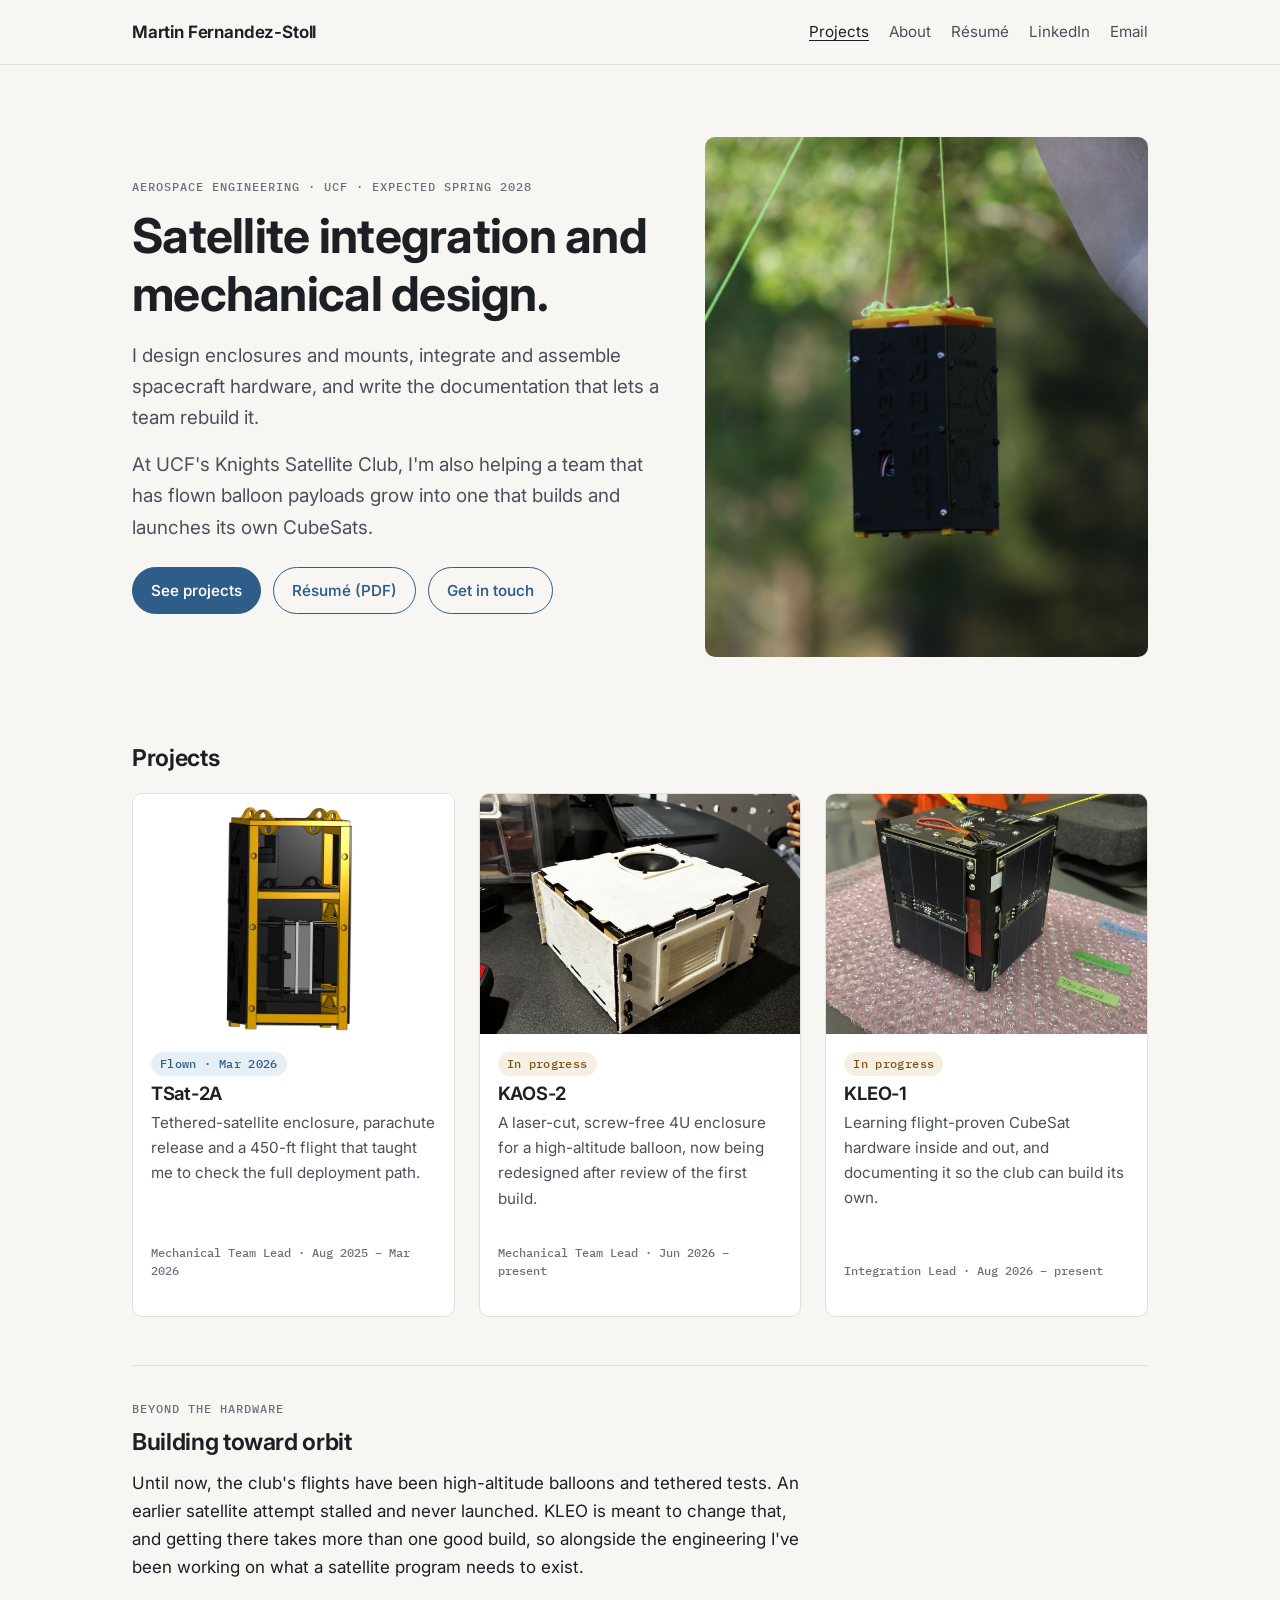
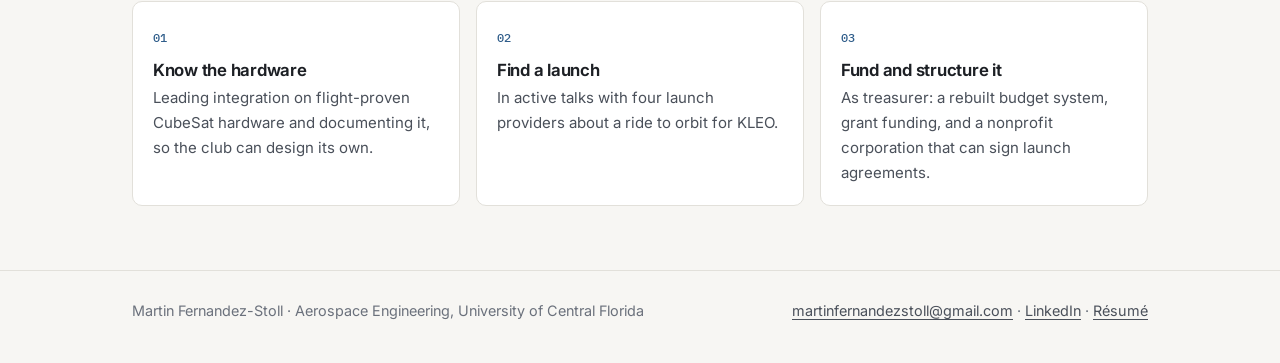
==== index.html @ 83bc1e20 "Publish engineering portfolio site Co-Authored-By: Claude Opus 5.5 <noreply@anthropic.com>" ====
<!doctype html>
<html lang="en">
<head>
<meta charset="utf-8">
<meta name="viewport" content="width=device-width, initial-scale=1">
<title>Martin Fernandez-Stoll | Engineering Portfolio</title>
<meta name="description" content="Aerospace engineering student at UCF focused on satellite integration and mechanical design.">
<link rel="preconnect" href="https://fonts.googleapis.com">
<link rel="preconnect" href="https://fonts.gstatic.com" crossorigin>
<link href="https://fonts.googleapis.com/css2?family=IBM+Plex+Mono:wght@500&family=Inter:wght@400;550;650;700&display=swap" rel="stylesheet">
<link rel="stylesheet" href="assets/css/style.css">
</head>
<body>
<header class="site-header">
  <div class="wrap">
    <a class="brand" href="index.html">Martin Fernandez-Stoll</a>
    <nav class="nav" aria-label="Main"><a href="index.html" aria-current="page">Projects</a><a href="about.html">About</a><a href="assets/Martin_Fernandez-Stoll_Resume.pdf">Résumé</a><a href="https://www.linkedin.com/in/martinfernandezstoll" rel="noopener">LinkedIn</a><a href="mailto:martinfernandezstoll@gmail.com">Email</a></nav>
  </div>
</header>
<main class="wrap">

<section class="hero">
  <div>
    <p class="eyebrow">Aerospace Engineering · UCF · Expected Spring 2028</p>
    <h1>Satellite integration and mechanical design.</h1>
    <p class="lede" style="margin-top:1.1rem">I design enclosures and mounts, integrate and assemble spacecraft hardware, and write the documentation that lets a team rebuild it.</p>
    <p class="lede">At UCF's Knights Satellite Club, I'm also helping a team that has flown balloon payloads grow into one that builds and launches its own CubeSats.</p>
    <div class="actions">
      <a class="btn primary" href="#projects">See projects</a>
      <a class="btn" href="assets/Martin_Fernandez-Stoll_Resume.pdf">Résumé (PDF)</a>
      <a class="btn" href="mailto:martinfernandezstoll@gmail.com">Get in touch</a>
    </div>
  </div>
  <figure>
    <img src="assets/img/tsat-assembled-hanging.jpg" alt="The black and yellow TSat-2A enclosure hanging from its tether lines outdoors" width="1067" height="1600">
  </figure>
</section>

<div class="section-title" id="projects"><h2 style="margin:0">Projects</h2></div>
<div class="cards">
  <a class="card" href="tsat-2a.html">
    <img src="assets/img/tsat-cad-open.jpg" alt="TSat-2A enclosure CAD with the panel open" loading="lazy">
    <div class="body">
      <span class="status">Flown · Mar 2026</span>
      <h3>TSat-2A</h3>
      <p class="sub">Tethered-satellite enclosure, parachute release and a 450-ft flight that taught me to check the full deployment path.</p>
      <p class="meta">Mechanical Team Lead · Aug 2025 – Mar 2026</p>
    </div>
  </a>
  <a class="card" href="kaos-2.html">
    <img src="assets/img/kaos-built.jpg" alt="The built KAOS-2 wooden enclosure with a speaker and vent panel" loading="lazy">
    <div class="body">
      <span class="status open">In progress</span>
      <h3>KAOS-2</h3>
      <p class="sub">A laser-cut, screw-free 4U enclosure for a high-altitude balloon, now being redesigned after review of the first build.</p>
      <p class="meta">Mechanical Team Lead · Jun 2026 – present</p>
    </div>
  </a>
  <a class="card" href="kleo-1.html">
    <img src="assets/img/kleo-overview.jpg" alt="Assembled PROVES CubeSat engineering unit with solar panels" loading="lazy">
    <div class="body">
      <span class="status open">In progress</span>
      <h3>KLEO-1</h3>
      <p class="sub">Learning flight-proven CubeSat hardware inside and out, and documenting it so the club can build its own.</p>
      <p class="meta">Integration Lead · Aug 2026 – present</p>
    </div>
  </a>
</div>

<section class="program">
  <div class="prose">
    <p class="eyebrow">Beyond the hardware</p>
    <h2 style="margin-top:0">Building toward orbit</h2>
    <p>Until now, the club's flights have been high-altitude balloons and tethered tests. An earlier satellite attempt stalled and never launched. KLEO is meant to change that, and getting there takes more than one good build, so alongside the engineering I've been working on what a satellite program needs to exist.</p>
  </div>
  <div class="pillars">
    <a class="pillar" href="kleo-1.html"><span class="pnum">01</span><h3>Know the hardware</h3><p>Leading integration on flight-proven CubeSat hardware and documenting it, so the club can design its own.</p></a>
    <a class="pillar" href="about.html#launch"><span class="pnum">02</span><h3>Find a launch</h3><p>In active talks with four launch providers about a ride to orbit for KLEO.</p></a>
    <a class="pillar" href="about.html#treasurer"><span class="pnum">03</span><h3>Fund and structure it</h3><p>As treasurer: a rebuilt budget system, grant funding, and a nonprofit corporation that can sign launch agreements.</p></a>
  </div>
</section>

</main>
<footer class="site-footer">
  <div class="wrap">
    <span>Martin Fernandez-Stoll · Aerospace Engineering, University of Central Florida</span>
    <span><a href="mailto:martinfernandezstoll@gmail.com">martinfernandezstoll@gmail.com</a> · <a href="https://www.linkedin.com/in/martinfernandezstoll" rel="noopener">LinkedIn</a> · <a href="assets/Martin_Fernandez-Stoll_Resume.pdf">Résumé</a></span>
  </div>
</footer>
</body>
</html>
---- assets/css/style.css ----
/* Martin Fernandez-Stoll — engineering portfolio */
:root {
  --bg: #f7f6f3;
  --surface: #ffffff;
  --ink: #1c1f24;
  --ink-2: #4a505a;
  --ink-3: #6b717c;
  --rule: #e2e0da;
  --accent: #2f5d8a;
  --accent-soft: #e6eef6;
  --warn-soft: #f6efe3;
  --warn-ink: #7a5214;
  --radius: 10px;
  --max: 1080px;
  --text: 680px;
  --sans: "Inter", system-ui, -apple-system, "Segoe UI", Roboto, sans-serif;
  --mono: "IBM Plex Mono", ui-monospace, SFMono-Regular, Menlo, monospace;
  color-scheme: light;
}
@media (prefers-color-scheme: dark) {
  :root:not([data-theme="light"]) {
    --bg: #15171b; --surface: #1d2025; --ink: #eceae6; --ink-2: #c3c0ba; --ink-3: #9a978f;
    --rule: #30333a; --accent: #8fb6dd; --accent-soft: #1f2c3a; --warn-soft: #2e2716; --warn-ink: #e3c27f;
    color-scheme: dark;
  }
}
:root[data-theme="dark"] {
  --bg: #15171b; --surface: #1d2025; --ink: #eceae6; --ink-2: #c3c0ba; --ink-3: #9a978f;
  --rule: #30333a; --accent: #8fb6dd; --accent-soft: #1f2c3a; --warn-soft: #2e2716; --warn-ink: #e3c27f;
  color-scheme: dark;
}

* { box-sizing: border-box; }
html { -webkit-text-size-adjust: 100%; }
body {
  margin: 0; background: var(--bg); color: var(--ink);
  font: 400 17px/1.65 var(--sans);
}
img, video { max-width: 100%; display: block; }
a { color: var(--accent); text-underline-offset: 3px; }
a:hover { text-decoration-thickness: 2px; }
h1, h2, h3 { line-height: 1.2; letter-spacing: -0.015em; margin: 0; }
h1 { font-size: clamp(2rem, 4.5vw, 3rem); font-weight: 700; }
h2 { font-size: 1.45rem; font-weight: 650; margin-top: 3rem; margin-bottom: .75rem; }
h3 { font-size: 1.05rem; font-weight: 650; margin-top: 1.75rem; margin-bottom: .4rem; }
p { margin: 0 0 1rem; }
.wrap { max-width: var(--max); margin: 0 auto; padding: 0 16px; }
@media (min-width: 720px) { .wrap { padding: 0 32px; } }
.prose { max-width: var(--text); }
.eyebrow {
  font: 500 .78rem/1 var(--mono); text-transform: uppercase; letter-spacing: .08em;
  color: var(--ink-3); margin-bottom: .9rem;
}
.lede { font-size: 1.18rem; color: var(--ink-2); max-width: 640px; }

/* header */
.site-header { border-bottom: 1px solid var(--rule); background: var(--bg); }
.site-header .wrap { display: flex; align-items: center; justify-content: space-between; gap: 16px; min-height: 64px; flex-wrap: wrap; }
.brand { font-weight: 650; color: var(--ink); text-decoration: none; letter-spacing: -.01em; }
.nav { display: flex; gap: 20px; flex-wrap: wrap; font-size: .95rem; }
.nav a { color: var(--ink-2); text-decoration: none; padding: 6px 0; }
.nav a:hover, .nav a[aria-current="page"] { color: var(--ink); text-decoration: underline; }

/* home */
.hero { padding: 56px 0 40px; display: grid; gap: 32px; }
@media (min-width: 880px) { .hero { grid-template-columns: 1.1fr .9fr; align-items: center; padding: 72px 0 56px; } }
.hero figure { margin: 0; }
.hero img { border-radius: var(--radius); width: 100%; aspect-ratio: 1/1; max-height: 520px; object-fit: cover; object-position: 50% 62%; }
.hero .actions { display: flex; gap: 12px; flex-wrap: wrap; margin-top: 1.5rem; }
.btn {
  display: inline-block; padding: 10px 18px; border-radius: 999px; font-weight: 550; font-size: .95rem;
  text-decoration: none; border: 1px solid var(--accent); color: var(--accent);
}
.btn.primary { background: var(--accent); color: var(--surface); }
.section-title { display: flex; align-items: baseline; justify-content: space-between; gap: 16px; margin-top: 2rem; }
.cards { display: grid; gap: 24px; margin: 1.25rem 0 3rem; }
@media (min-width: 720px) { .cards { grid-template-columns: repeat(3, 1fr); } }
.card {
  background: var(--surface); border: 1px solid var(--rule); border-radius: var(--radius);
  overflow: hidden; text-decoration: none; color: inherit; display: flex; flex-direction: column;
  transition: border-color .15s, transform .15s;
}
.card:hover { border-color: var(--accent); transform: translateY(-2px); }
.card img { aspect-ratio: 4/3; object-fit: cover; width: 100%; background: var(--rule); }
.card .body { padding: 18px 18px 20px; display: flex; flex-direction: column; gap: 6px; flex: 1; }
.card h3 { margin: 0; font-size: 1.15rem; }
.card .sub { color: var(--ink-2); font-size: .95rem; }
.card .meta { font: 500 .78rem/1.5 var(--mono); color: var(--ink-3); margin-top: auto; padding-top: 10px; }
.status {
  display: inline-block; font: 500 .74rem/1 var(--mono); letter-spacing: .03em; padding: 6px 9px;
  border-radius: 999px; background: var(--accent-soft); color: var(--accent); align-self: flex-start;
}
.status.open { background: var(--warn-soft); color: var(--warn-ink); }
.note-band { border-top: 1px solid var(--rule); padding: 28px 0 8px; color: var(--ink-2); }

/* project pages */
.project-head { padding: 48px 0 8px; }
.facts {
  display: grid; gap: 1px; background: var(--rule); border: 1px solid var(--rule); border-radius: var(--radius);
  overflow: hidden; margin: 28px 0 8px;
}
@media (min-width: 720px) { .facts { grid-template-columns: repeat(4, 1fr); } }
.facts div { background: var(--surface); padding: 14px 16px; }
.facts dt { font: 500 .72rem/1 var(--mono); text-transform: uppercase; letter-spacing: .07em; color: var(--ink-3); margin-bottom: 6px; }
.facts dd { margin: 0; font-size: .95rem; }
.toc { display: flex; flex-wrap: wrap; gap: 8px 18px; font-size: .9rem; margin: 18px 0 0; padding: 0; list-style: none; }
.toc a { color: var(--ink-2); }
.figure { margin: 2rem 0; }
.figure img, .figure video { width: 100%; max-height: 560px; object-fit: contain; border-radius: var(--radius); background: #fff; border: 1px solid var(--rule); }
.figure figcaption, .grid-2 figcaption { font-size: .88rem; color: var(--ink-3); margin-top: .55rem; line-height: 1.5; }
.grid-2 { display: grid; gap: 20px; margin: 2rem 0; }
@media (min-width: 720px) { .grid-2 { grid-template-columns: 1fr 1fr; } }
.grid-2 figure { margin: 0; }
.grid-2 img, .grid-2 video { width: 100%; border-radius: var(--radius); border: 1px solid var(--rule); background: var(--surface); }
.grid-2 .tall { aspect-ratio: 3/4; object-fit: cover; }
.grid-2 .wide { aspect-ratio: 4/3; object-fit: cover; }
.grid-2 .contain { aspect-ratio: 4/3; object-fit: contain; background: #fff; }
.video-wrap { max-width: 340px; }
.video-wrap video { aspect-ratio: 480/852; height: auto; background: #000; }
table { border-collapse: collapse; width: 100%; font-size: .94rem; margin: 1rem 0 1.5rem; }
th, td { text-align: left; padding: 10px 12px; border-bottom: 1px solid var(--rule); vertical-align: top; }
th { font: 500 .74rem/1.3 var(--mono); text-transform: uppercase; letter-spacing: .06em; color: var(--ink-3); }
.table-scroll { overflow-x: auto; }
ul.clean { padding-left: 1.15rem; margin: 0 0 1rem; }
ul.clean li { margin-bottom: .4rem; }
.callout {
  border-left: 3px solid var(--accent); background: var(--surface); padding: 16px 18px; border-radius: 0 var(--radius) var(--radius) 0;
  margin: 1.5rem 0;
}
.callout p:last-child { margin: 0; }
.next-prev { display: flex; justify-content: space-between; gap: 16px; border-top: 1px solid var(--rule); margin-top: 3.5rem; padding-top: 20px; flex-wrap: wrap; }
.credits { font-size: .85rem; color: var(--ink-3); margin-top: 1.5rem; }

/* footer */
.site-footer { border-top: 1px solid var(--rule); margin-top: 64px; padding: 28px 0 40px; color: var(--ink-3); font-size: .9rem; }
.site-footer .wrap { display: flex; gap: 12px 28px; flex-wrap: wrap; justify-content: space-between; }
.site-footer a { color: var(--ink-2); }

/* about page */
.about-hero { padding: 48px 0 8px; display: grid; gap: 32px; }
@media (min-width: 880px) { .about-hero { grid-template-columns: 1.25fr .9fr; align-items: start; padding-top: 64px; } }
.glance { background: var(--surface); border: 1px solid var(--rule); border-radius: var(--radius); padding: 8px 22px 22px; }
.glance-row { display: grid; grid-template-columns: 104px 1fr; gap: 12px; padding: 14px 0; border-bottom: 1px solid var(--rule); font-size: .95rem; }
.glance-row .k { font: 500 .72rem/1.6 var(--mono); text-transform: uppercase; letter-spacing: .07em; color: var(--ink-3); }
.glance-actions { display: flex; gap: 10px; flex-wrap: wrap; margin-top: 18px; }
.timeline { list-style: none; margin: 1rem 0 0; padding: 0; border-left: 2px solid var(--rule); }
.timeline li { position: relative; display: grid; gap: 4px 28px; padding: 0 0 26px 26px; }
@media (min-width: 720px) { .timeline li { grid-template-columns: 170px 1fr; } }
.timeline li::before { content: ""; position: absolute; left: -9px; top: 6px; width: 12px; height: 12px; border-radius: 50%; background: var(--bg); border: 2px solid var(--accent); }
.timeline .when { font: 500 .8rem/1.9 var(--mono); color: var(--ink-3); }
.timeline h3 { margin: 0 0 .25rem; }
.timeline p { margin: 0; color: var(--ink-2); font-size: .97rem; }
.stats { display: grid; grid-template-columns: repeat(2, 1fr); gap: 14px; margin: 1.75rem 0; }
@media (min-width: 880px) { .stats { grid-template-columns: repeat(4, 1fr); } }
.stat { background: var(--surface); border: 1px solid var(--rule); border-radius: var(--radius); padding: 18px; display: flex; flex-direction: column; gap: 6px; }
.stat .num { font-size: 1.75rem; font-weight: 700; letter-spacing: -.02em; color: var(--accent); line-height: 1.1; }
.stat .lbl { font-size: .88rem; color: var(--ink-2); line-height: 1.4; }
.feature { display: grid; gap: 28px; background: var(--surface); border: 1px solid var(--rule); border-radius: var(--radius); padding: 24px; margin: 0 0 20px; }
@media (min-width: 880px) { .feature { grid-template-columns: 1.4fr 1fr; padding: 32px; } }
.feature h3, .mini h3 { margin-top: 0; }
.feature p:last-child, .mini p:last-child { margin-bottom: 0; }
.flow { list-style: none; margin: 0; padding: 0; display: flex; flex-direction: column; gap: 0; align-self: center; }
.flow li { position: relative; display: flex; gap: 12px; align-items: center; background: var(--accent-soft); border-radius: 8px; padding: 12px 14px; font-size: .93rem; margin-bottom: 22px; }
.flow li:not(:last-child)::after { content: ""; position: absolute; left: 27px; bottom: -18px; width: 2px; height: 14px; background: var(--accent); opacity: .5; }
.flow li:last-child { margin-bottom: 0; }
.flow .step { flex: none; width: 26px; height: 26px; border-radius: 50%; background: var(--accent); color: var(--surface); display: grid; place-items: center; font: 600 .8rem/1 var(--mono); }
.feature-grid { display: grid; gap: 20px; }
@media (min-width: 720px) { .feature-grid { grid-template-columns: 1fr 1fr; } }
.mini { background: var(--surface); border: 1px solid var(--rule); border-radius: var(--radius); padding: 24px; }
.mini p { color: var(--ink-2); font-size: .97rem; }
.tool-grid { display: grid; gap: 12px; margin-top: 1rem; }
@media (min-width: 600px) { .tool-grid { grid-template-columns: repeat(2, 1fr); } }
@media (min-width: 960px) { .tool-grid { grid-template-columns: repeat(3, 1fr); } }
.tool { border: 1px solid var(--rule); border-radius: var(--radius); padding: 14px 16px; display: flex; flex-direction: column; gap: 4px; background: var(--surface); }
.tool .tname { font-weight: 650; }
.tool .tuse { font-size: .9rem; color: var(--ink-2); }
.cta-band { margin-top: 3.5rem; background: var(--accent-soft); border-radius: var(--radius); padding: 28px; display: flex; gap: 20px 32px; flex-wrap: wrap; align-items: center; justify-content: space-between; }
.cta-band .glance-actions { margin-top: 0; }
.side-facts { margin: 0; align-self: center; display: grid; gap: 1px; background: var(--rule); border: 1px solid var(--rule); border-radius: 8px; overflow: hidden; }
.side-facts div { background: var(--accent-soft); padding: 12px 16px; }
.side-facts dt { font: 500 .7rem/1.4 var(--mono); text-transform: uppercase; letter-spacing: .07em; color: var(--ink-3); }
.side-facts dd { margin: 2px 0 0; font-weight: 600; }
.side-facts div:first-child dd { font-size: 1.75rem; font-weight: 700; color: var(--accent); line-height: 1.1; }
.chips { list-style: none; padding: 0; margin: .5rem 0 0; display: flex; flex-wrap: wrap; gap: 8px; }
.chips li { font-size: .82rem; padding: 6px 11px; border-radius: 999px; background: var(--accent-soft); color: var(--accent); }
.program { border-top: 1px solid var(--rule); padding-top: 36px; margin-top: 8px; }
.pillars { display: grid; gap: 16px; margin-top: 1.25rem; }
@media (min-width: 720px) { .pillars { grid-template-columns: repeat(3, 1fr); } }
.pillar { display: block; text-decoration: none; color: inherit; background: var(--surface); border: 1px solid var(--rule); border-radius: var(--radius); padding: 20px; transition: border-color .15s; }
.pillar:hover { border-color: var(--accent); }
.pillar .pnum { font: 500 .78rem/1 var(--mono); color: var(--accent); }
.pillar h3 { margin: .6rem 0 .4rem; }
.pillar p { margin: 0; font-size: .94rem; color: var(--ink-2); }
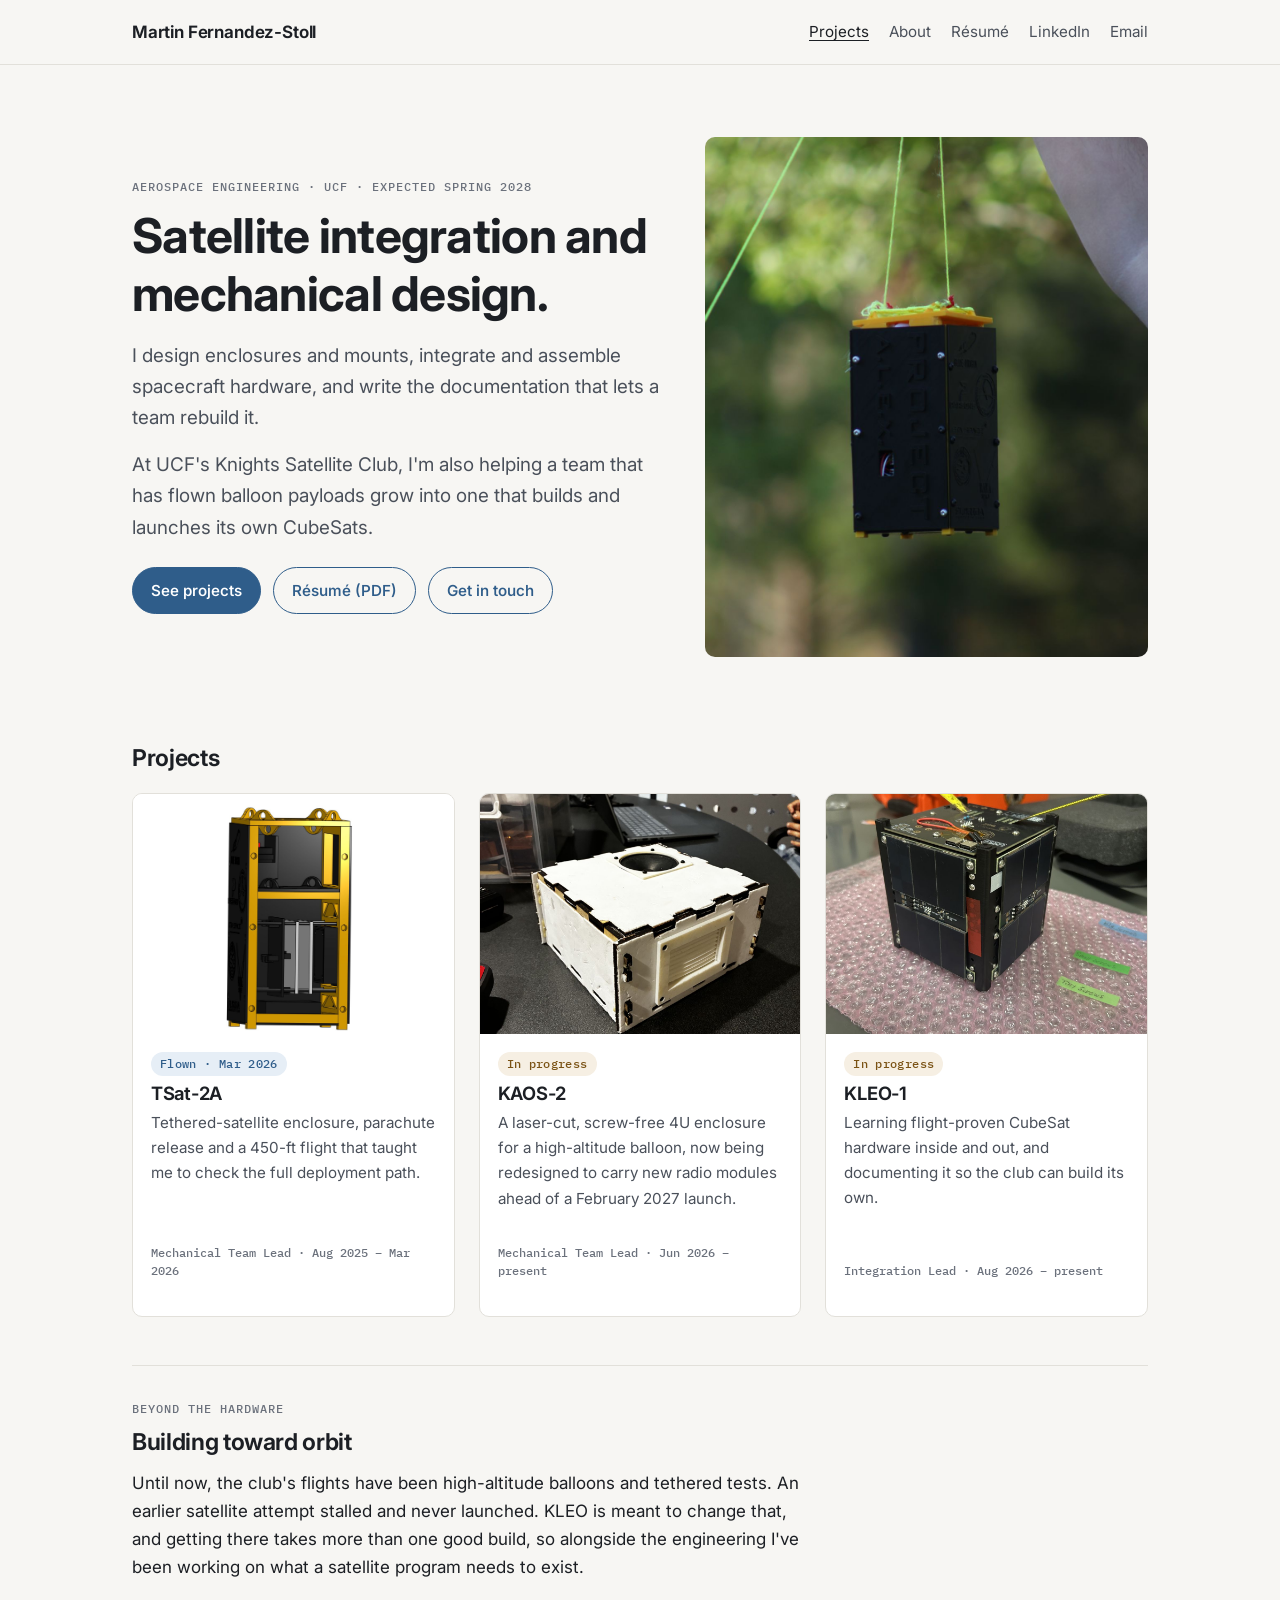
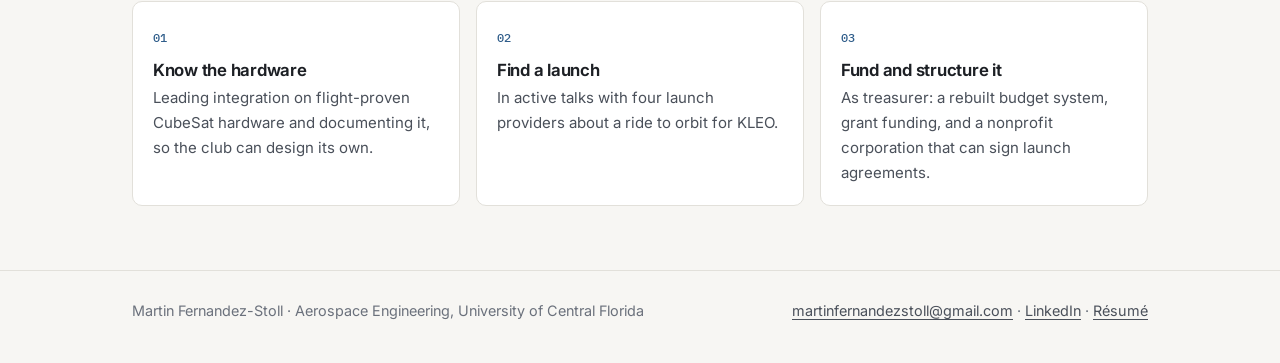
==== commit 823d22e1: "Update KAOS-2 redesign, thermal chamber and Feb 2027 launch; KLEO FSI test; refresh résumé Co-Author" ====
--- a/index.html
+++ b/index.html
@@ -52,7 +52,7 @@
     <div class="body">
       <span class="status open">In progress</span>
       <h3>KAOS-2</h3>
-      <p class="sub">A laser-cut, screw-free 4U enclosure for a high-altitude balloon, now being redesigned after review of the first build.</p>
+      <p class="sub">A laser-cut, screw-free 4U enclosure for a high-altitude balloon, now being redesigned to carry new radio modules ahead of a February 2027 launch.</p>
       <p class="meta">Mechanical Team Lead · Jun 2026 – present</p>
     </div>
   </a>
